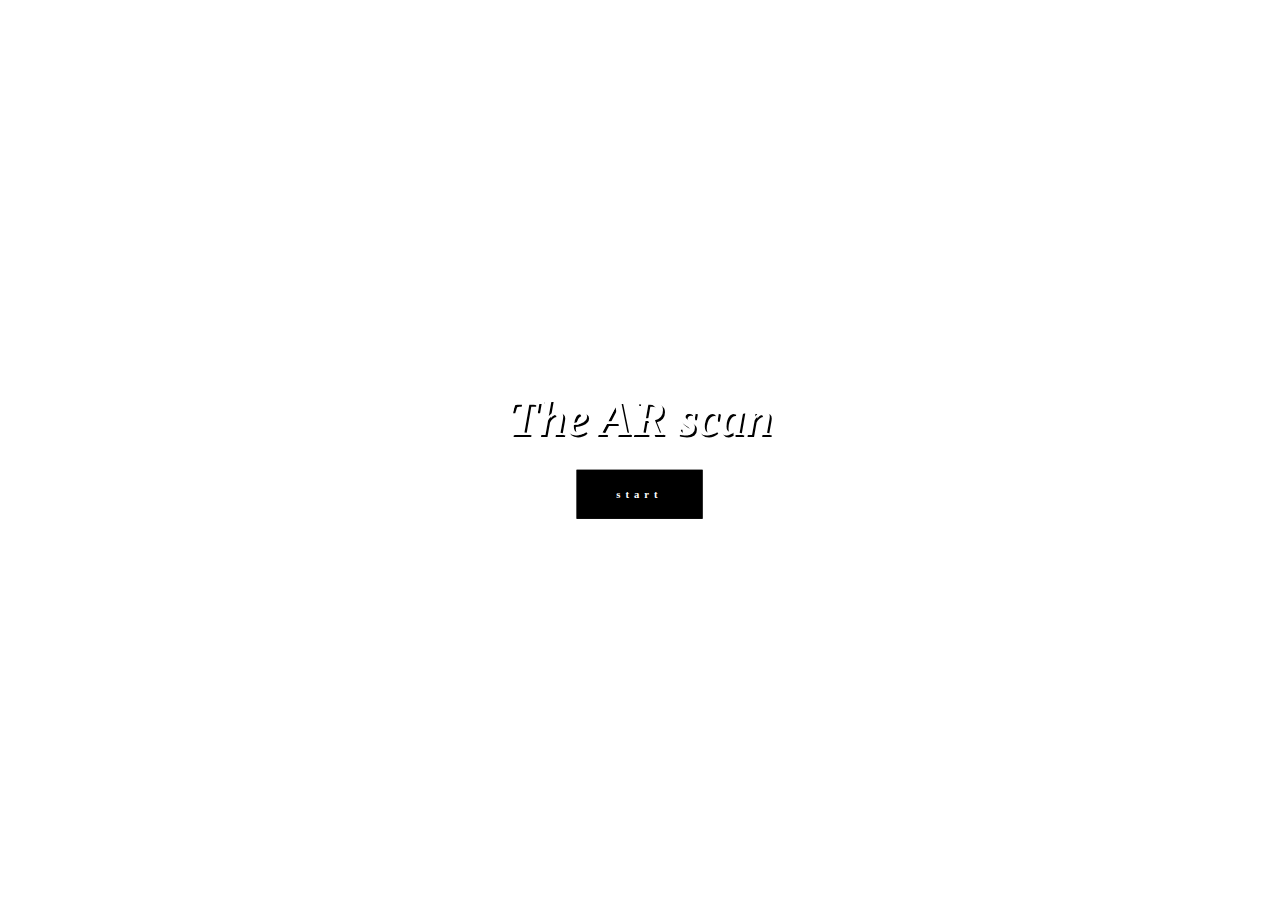
==== test/index.html @ 45205f22 "ihhachkAHC" ====
<!DOCTYPE html>
<html lang="en" >
<head>
  <meta charset="UTF-8">
  <title>AR scanner</title>
  <link rel='stylesheet' href='https://cdnjs.cloudflare.com/ajax/libs/twitter-bootstrap/3.3.7/css/bootstrap.min.css'><link rel="stylesheet" href="./style.css">

</head>
<body>
<!-- partial:index.partial.html -->
<!--Responsive Hero Image with CSS Text + Button + popup Full-Width. If you like my work, please credit author: www.action360.ca @action360ca Enjoy!-->

<meta name="viewport" content="width=device-width, initial-scale=1">

<link href="https://fonts.googleapis.com/css?family=Open+Sans:300,300i,400,700,800" rel="stylesheet">

<div class="hero-image" style="height: 100%;">
  <div class="hero-text">
    <h1 style="font-style: Georgia; color: #fff; font-size:50px;">The AR scan</h1>
    <pRead the instruction and press</p>
    <button>start</button>
  </div>
  <div class="hero-exclusions">
    <a href="#popup1">
      <p class="exclusions">*click here for details</p>
    </a>
  </div>

  <div id="popup1" class="overlay">
    <div class="popup">
      <a class="close" href="#">&times;</a>
      <div class="content">
        <br><br>
        <h2>Promotional Information & Exclusions</h2>
        This is a list of exclusions
        <br><br><br>
      </div>
    </div>
  </div>
  <!--lightbox style popup goes here-->
</div>
<!-- partial -->
  
</body>
</html>
---- test/style.css ----
body,
html {
  height: 100%;
  margin: 0;
}

h1 {
  font-family: Georgia;
  font-weight: bold;
  font-style: italic;
  margin: 10px;
  text-shadow: 2px 2px #000;
}

p {
  font-family: Georgia;
  font-style: italic;
  text-shadow: 1px 1px #000;
}

.exclusions {
  font-family: Georgia;
  font-size: 8pt;
  letter-spacing: 1px;
  text-shadow: none;
  font-style: normal;
}

.hero-image {
  background-image: url("https://s14.postimg.cc/5i4g1gqwh/Untitled-1.jpg");
  height: 100%;
  background-position: center;
  background-repeat: no-repeat;
  background-size: cover;
  position: relative;
}

.hero-text {
  text-align: center;
  position: absolute;
  top: 50%;
  left: 50%;
  transform: translate(-50%, -50%);
  color: white;
}

.hero-exclusions {
  position: fixed;
  text-align: center;
  top: 88%;
  left: 50%;
  transform: translate(-50%, -50%);
  color: white;
}

.hero-text button {
  border: none;
  outline: 0;
  display: inline-block;
  padding: 12px 35px;
  color: white;
  background-color: #000;
  text-align: center;
  cursor: pointer;
  border: 5px solid black;
  margin-left: -1px;
  margin-top: 5%;
  font-size: 8pt;
  letter-spacing: 5px;
  font-weight: bold;
  font-family: Geogia;
  font-syle: italic;
}

.hero-text button:hover {
  background-color: transparent;
  color: white;
  border: 5px solid black;
  text-shadow: 2px 2px #000;
}

/*start of popup*/
.exclusions {
  font-family: Georgia;
  font-size: 8pt;
  letter-spacing: 1px;
  text-shadow: none;
  font-style: normal;
}

.box {
  width: 40%;
  margin: 0 auto;
  background: rgba(255, 255, 255, 0.2);
  padding: 35px;
  border: 2px solid #fff;
  border-radius: 20px/50px;
  background-clip: padding-box;
  text-align: center;
}

/*.button {
  font-size: 1em;
  padding: 10px;
  color: #fff;
  border: 2px solid #06D85F;
  border-radius: 20px/50px;
  text-decoration: none;
  cursor: pointer;
  transition: all 0.3s ease-out;
}
.button:hover {
  background: #06D85F;
}*/

.overlay {
  position: fixed;
  top: 0;
  bottom: 0;
  left: 0;
  right: 0;
  background: rgba(0, 0, 0, 0.7);
  transition: opacity 500ms;
  visibility: hidden;
  opacity: 0;
}
.overlay:target {
  visibility: visible;
  opacity: 1;
}

.popup {
  margin: 70px auto;
  padding: 20px;
  background: #fff;
  border-radius: 2px;
  width: 60%;
  position: relative;
  transition: all 5s ease-in-out;
}

.popup h2 {
  margin-top: 0;
  color: #333;
  font-family: Georgia, sans-serif;
  font-style: italic;
}

.popup .close {
  position: fixed;
  top: 90px;
  left: 50%;
  transition: all 200ms;
  font-size: 30px;
  font-weight: bold;
  text-decoration: none;
  color: #333;
}
.popup .close:hover {
  color: #a6a6a6;
}
.popup .content {
  max-height: 30%;
  overflow: auto;
  padding-top: 30px;
}

@media screen and (max-width: 700px) {
  .box {
    width: 70%;
  }
  .popup {
    width: 70%;
  }
}

/* unvisited link */
a:link {
  color: #fff;
  text-decoration: none;
}

/* visited link */
a:visited {
  color: #fff;
}

/* mouse over link */
a:hover {
  color: #ccc;
  text-decoration: none;
}

/* selected link */
a:active {
  color: #fff;
}
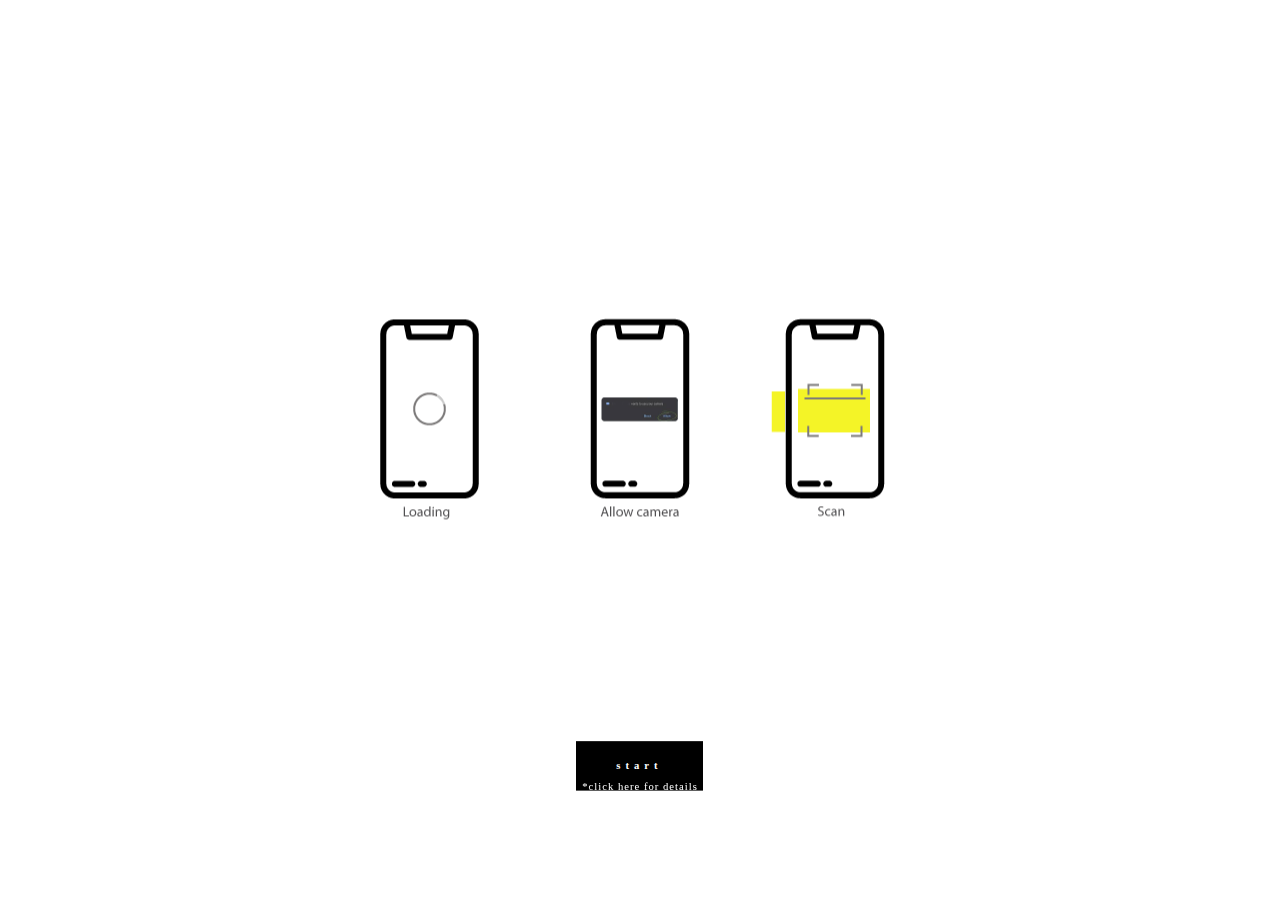
==== commit 285e32d2: "axx" ====
--- a/test/index.html
+++ b/test/index.html
@@ -16,7 +16,7 @@
 
 <div class="hero-image" style="height: 100%;">
   <div class="hero-text">
-    <h1 style="font-style: Georgia; color: #fff; font-size:50px;">The AR scan</h1>
+        <img src="./advanced_files/instruction.png" />
     <pRead the instruction and press</p>
     <button>start</button>
   </div>
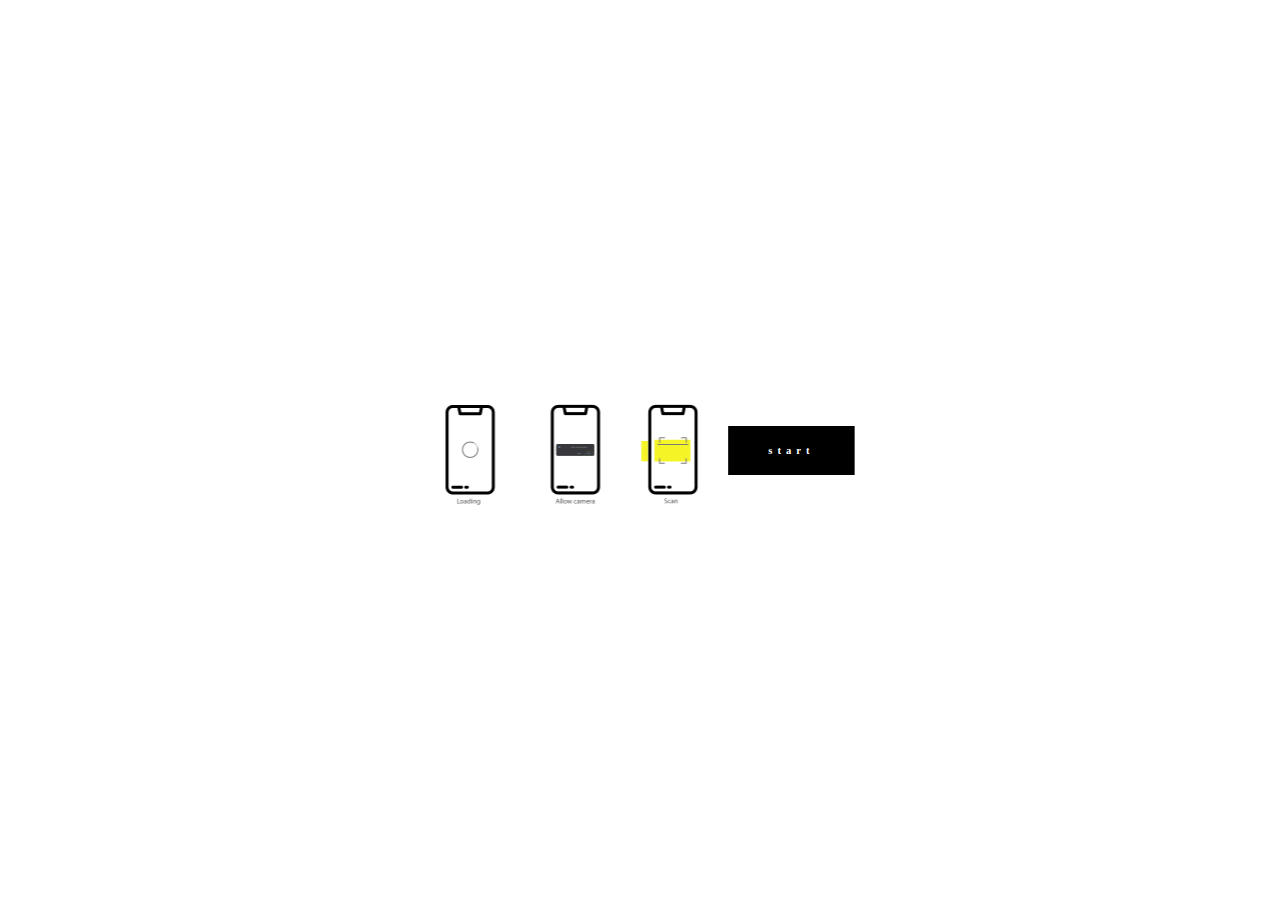
==== commit 2854b7f7: "adcac" ====
--- a/test/index.html
+++ b/test/index.html
@@ -16,7 +16,7 @@
 
 <div class="hero-image" style="height: 100%;">
   <div class="hero-text">
-        <img src="./advanced_files/instruction.png" />
+        <img src="./advanced_files/instruction.png" height="300" />
     <pRead the instruction and press</p>
     <button>start</button>
   </div>
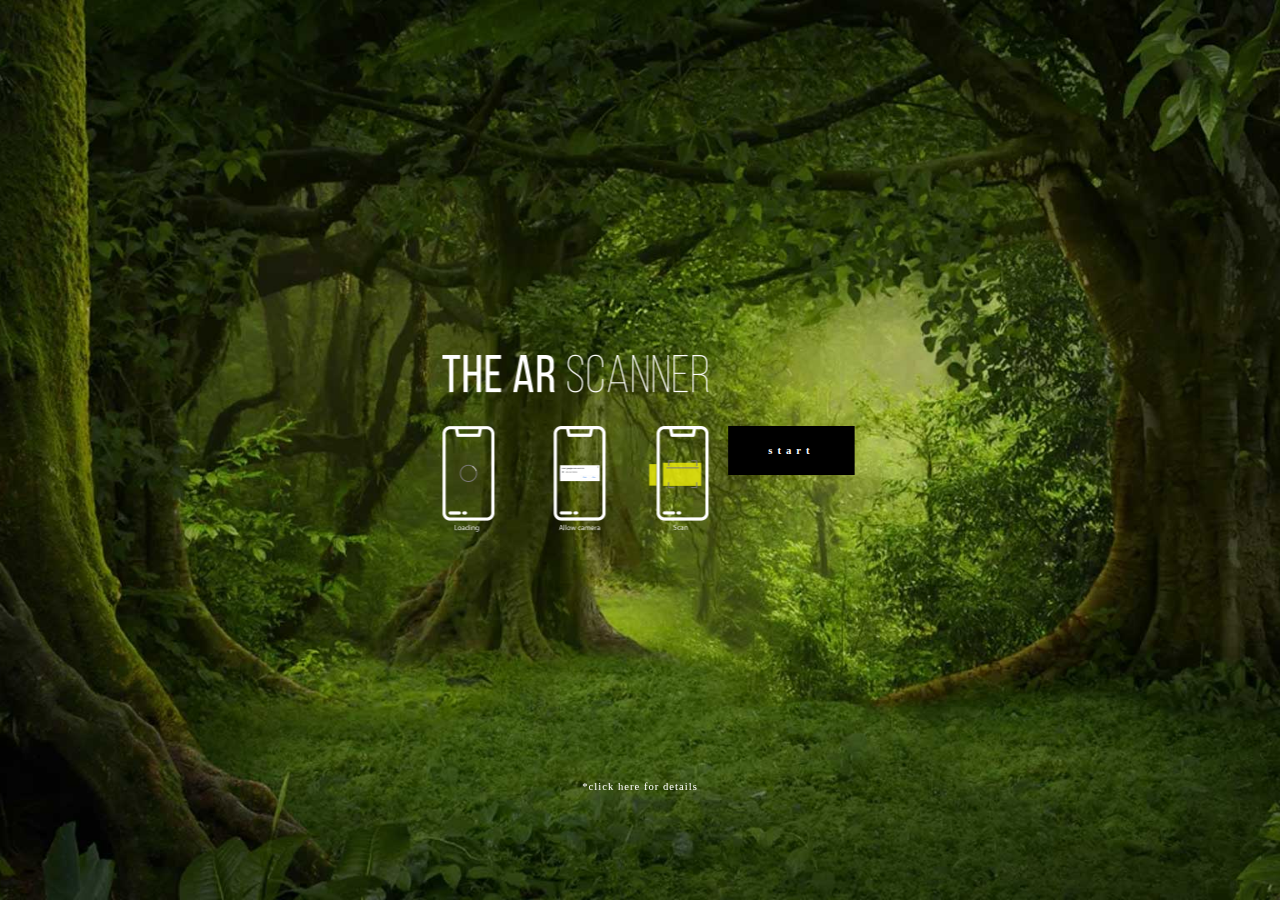
==== commit e92f2e67: "sdvsdds" ====
--- a/test/index.html
+++ b/test/index.html
@@ -16,7 +16,7 @@
 
 <div class="hero-image" style="height: 100%;">
   <div class="hero-text">
-        <img src="./advanced_files/instruction.png" height="300" />
+        <img src="./advanced_files/instruction.png" height="200" />
     <pRead the instruction and press</p>
     <button>start</button>
   </div>
--- a/test/style.css
+++ b/test/style.css
@@ -27,7 +27,7 @@
 }
 
 .hero-image {
-  background-image: url("https://s14.postimg.cc/5i4g1gqwh/Untitled-1.jpg");
+  background-image: url("https://midspin.github.io/augment.io//test/advanced_files/BG_main.jpg");
   height: 100%;
   background-position: center;
   background-repeat: no-repeat;
@@ -194,4 +194,4 @@
 /* selected link */
 a:active {
   color: #fff;
-}+}
